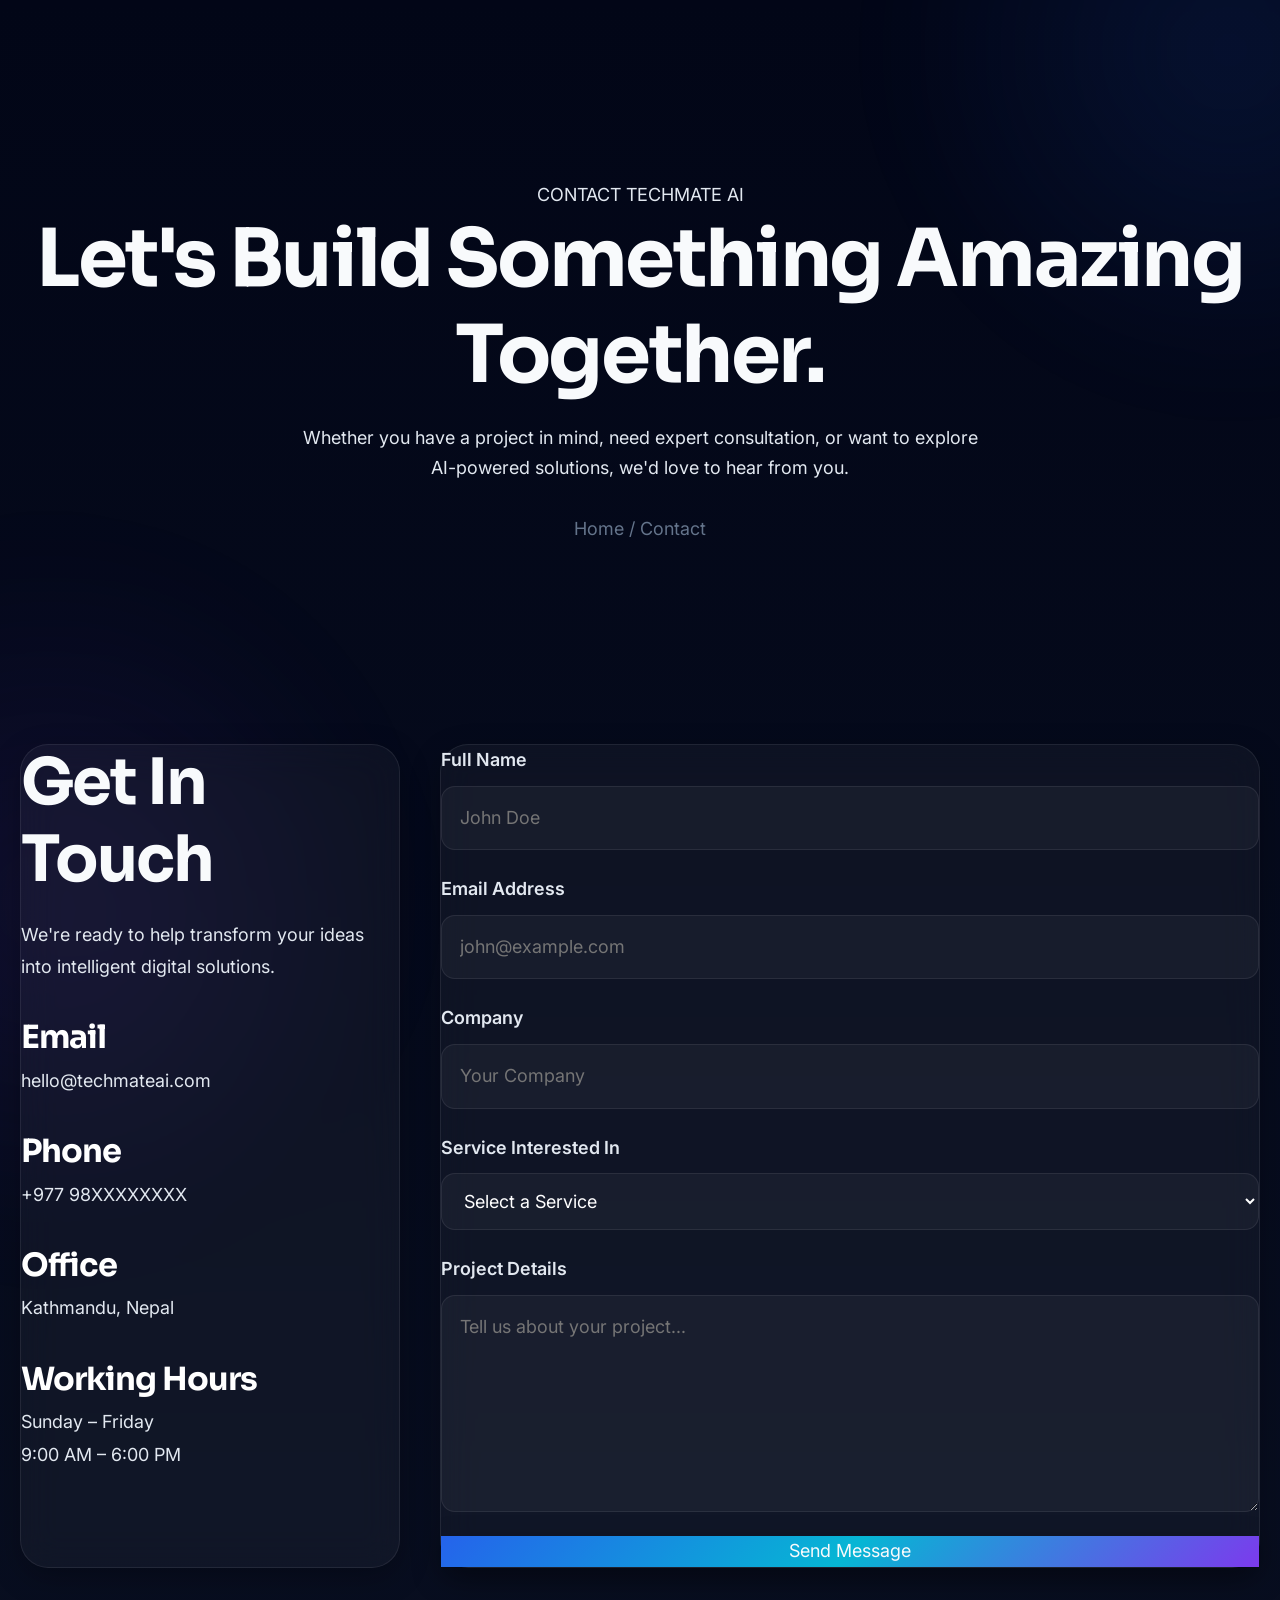
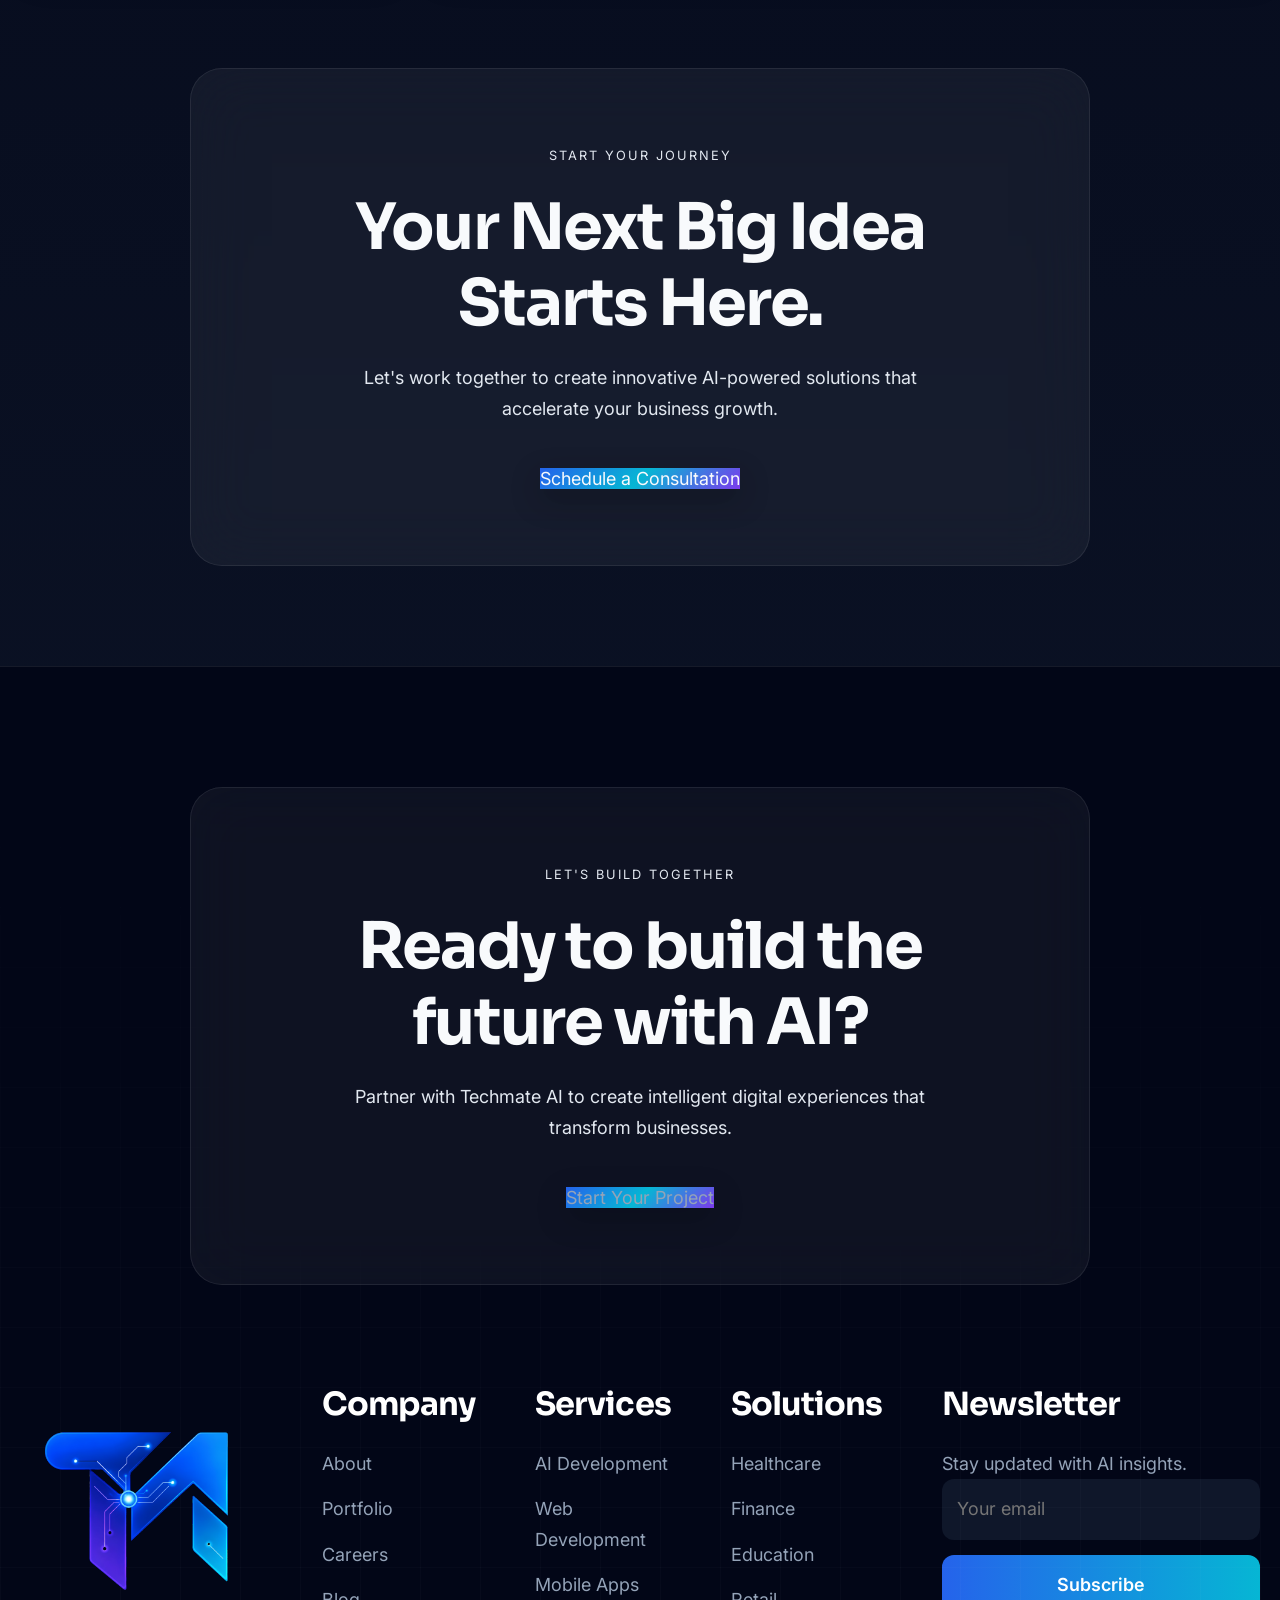
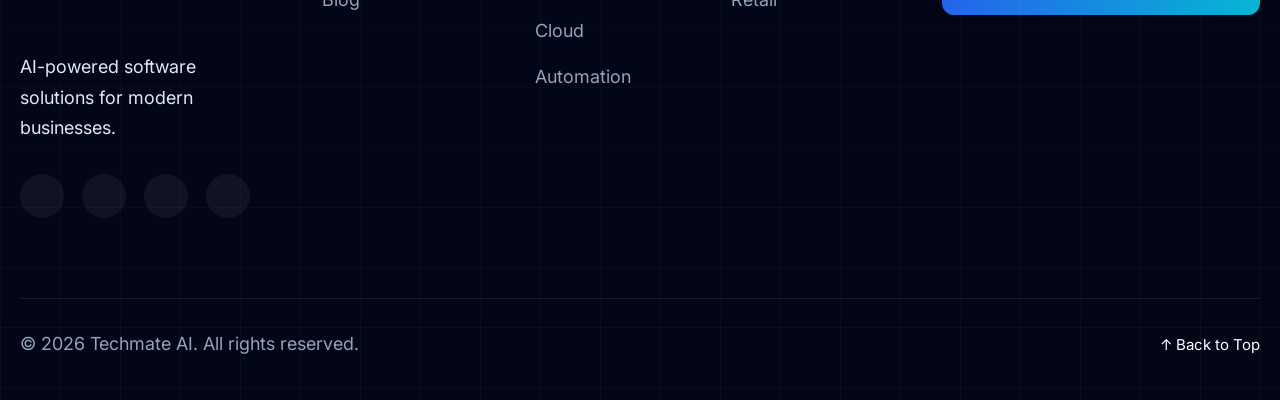
==== contact.html @ 17a60728 "Add files via upload" ====
<!DOCTYPE html>
<html lang="en">

<head>

    <meta charset="UTF-8">
    <meta name="viewport" content="width=device-width, initial-scale=1.0">

    <title>Contact Us | Techmate AI</title>

    <meta name="description"
        content="Get in touch with Techmate AI. Let's discuss your AI, software, website, mobile app, cloud, or automation project.">

    <!-- Favicon -->
    <link rel="icon" href="assets/favicon/favicon.ico">

    <!-- Google Fonts -->
    <link rel="preconnect" href="https://fonts.googleapis.com">
    <link rel="preconnect" href="https://fonts.gstatic.com" crossorigin>

    <link
        href="https://fonts.googleapis.com/css2?family=Inter:wght@300;400;500;600;700&family=Sora:wght@400;500;600;700;800&display=swap"
        rel="stylesheet">

    <!-- CSS -->
    <link rel="stylesheet" href="assets/css/variables.css">
    <link rel="stylesheet" href="assets/css/reset.css">
    <link rel="stylesheet" href="assets/css/typography.css">
    <link rel="stylesheet" href="assets/css/layout.css">
    <link rel="stylesheet" href="assets/css/components.css">
    <link rel="stylesheet" href="assets/css/animations.css">
    <link rel="stylesheet" href="assets/css/pages.css">
    <link rel="stylesheet" href="assets/css/style.css">
 <link rel="icon" type="image/png" href="assets/images/logo.png">

</head>

<body>

        <header class="header">

        <div class="container">

            <nav class="navbar" aria-label="Main Navigation">

                <!-- =========================
                    Logo
                ========================== -->

                <a href="index.html" class="logo" aria-label="Techmate AI Home">

                    <img
                        src="assets/images/logo.svg"
                        alt="Techmate AI Logo"
                        class="logo-image"
                    >

                    <span class="logo-text">
                        Techmate AI Solutions
                    </span>

                </a>

                <!-- =========================
                    Desktop Navigation
                ========================== -->

                <ul class="nav-menu">

                    <li>
                        <a href="services.html" class="nav-link">
                            Services
                        </a>
                    </li>

                    <li>
                        <a href="solutions.html" class="nav-link">
                            Solutions
                        </a>
                    </li>

                    <li>
                        <a href="portfolio.html" class="nav-link">
                            Portfolio
                        </a>
                    </li>

                    <li>
                        <a href="about.html" class="nav-link">
                            About
                        </a>
                    </li>

                    <li>
                        <a href="blog.html" class="nav-link">
                            Insights
                        </a>
                    </li>

                    <li>
                        <a href="contact.html" class="nav-link">
                            Contact
                        </a>
                    </li>

                </ul>

                <!-- =========================
                    Right Side
                ========================== -->

                <div class="nav-actions">

                    <a href="contact.html"
                    class="btn btn-primary nav-cta">

                        Let's Talk

                    </a>

                    <button
                        class="menu-toggle"
                        aria-label="Open Menu"
                        aria-expanded="false"
                        aria-controls="mobile-menu">

                        <span></span>
                        <span></span>
                        <span></span>

                    </button>

                </div>

            </nav>
            <!-- =========================
                Mobile Navigation
            ========================== -->

            <div
                class="mobile-menu"
                id="mobile-menu"
                aria-hidden="true">

                <div class="mobile-menu-content">

                    <ul class="mobile-nav-list">

                        <li>
                            <a href="services.html" class="mobile-nav-link">
                                Services
                            </a>
                        </li>

                        <li>
                            <a href="solutions.html" class="mobile-nav-link">
                                Solutions
                            </a>
                        </li>

                        <li>
                            <a href="portfolio.html" class="mobile-nav-link">
                                Portfolio
                            </a>
                        </li>

                        <li>
                            <a href="about.html" class="mobile-nav-link">
                                About
                            </a>
                        </li>

                        <li>
                            <a href="blog.html" class="mobile-nav-link">
                                Insights
                            </a>
                        </li>

                        <li>
                            <a href="contact.html" class="mobile-nav-link">
                                Contact
                            </a>
                        </li>

                    </ul>

                    <a
                        href="contact.html"
                        class="btn btn-primary mobile-cta">

                        Start Your Project

                    </a>

                </div>

            </div>

        </div>

    </header>

    <main>

        <!-- ========================================
                Hero
        ========================================= -->

        <section class="page-hero">

            <div class="container">

                <span class="section-tag">
                    CONTACT TECHMATE AI
                </span>

                <h1>
                    Let's Build Something
                    Amazing Together.
                </h1>

                <p>

                    Whether you have a project in mind, need expert consultation,
                    or want to explore AI-powered solutions, we'd love to hear
                    from you.

                </p>

                <div class="breadcrumb">

                    <a href="index.html">Home</a>

                    <span>/</span>

                    <span>Contact</span>

                </div>

            </div>

        </section>


        <!-- ========================================
                Contact Section
        ========================================= -->

        <section class="page-section">

            <div class="container">

                <div class="contact-wrapper">

                    <!-- Left -->

                    <div class="glass-card contact-info">

                        <h2>

                            Get In Touch

                        </h2>

                        <p>

                            We're ready to help transform your ideas into
                            intelligent digital solutions.

                        </p>

                        <div class="contact-item">

                            <h4>Email</h4>

                            <p>hello@techmateai.com</p>

                        </div>

                        <div class="contact-item">

                            <h4>Phone</h4>

                            <p>+977 98XXXXXXXX</p>

                        </div>

                        <div class="contact-item">

                            <h4>Office</h4>

                            <p>Kathmandu, Nepal</p>

                        </div>

                        <div class="contact-item">

                            <h4>Working Hours</h4>

                            <p>Sunday – Friday</p>

                            <p>9:00 AM – 6:00 PM</p>

                        </div>

                    </div>

                    <!-- Right -->

                    <div class="glass-card">

                        <form class="contact-form">

                            <div class="form-group">

                                <label for="name">

                                    Full Name

                                </label>

                                <input
                                    type="text"
                                    id="name"
                                    placeholder="John Doe"
                                    required>

                            </div>

                            <div class="form-group">

                                <label for="email">

                                    Email Address

                                </label>

                                <input
                                    type="email"
                                    id="email"
                                    placeholder="john@example.com"
                                    required>

                            </div>

                            <div class="form-group">

                                <label for="company">

                                    Company

                                </label>

                                <input
                                    type="text"
                                    id="company"
                                    placeholder="Your Company">

                            </div>

                            <div class="form-group">

                                <label for="service">

                                    Service Interested In

                                </label>

                                <select id="service">

                                    <option>Select a Service</option>

                                    <option>AI Development</option>

                                    <option>Web Development</option>

                                    <option>Mobile App Development</option>

                                    <option>Cloud Solutions</option>

                                    <option>Automation</option>

                                    <option>Digital Transformation</option>

                                </select>

                            </div>

                            <div class="form-group">

                                <label for="message">

                                    Project Details

                                </label>

                                <textarea
                                    id="message"
                                    rows="6"
                                    placeholder="Tell us about your project..."
                                    required></textarea>

                            </div>

                            <button
                                type="submit"
                                class="btn-primary">

                                Send Message

                            </button>

                        </form>

                    </div>

                </div>

            </div>

        </section>


        <!-- ========================================
                CTA
        ========================================= -->

        <section class="footer-cta glass">

            <div class="container">

                <span class="footer-tag">

                    START YOUR JOURNEY

                </span>

                <h2>

                    Your Next Big Idea
                    Starts Here.

                </h2>

                <p>

                    Let's work together to create innovative AI-powered
                    solutions that accelerate your business growth.

                </p>

                <a href="#" class="btn-primary">

                    Schedule a Consultation

                </a>

            </div>

        </section>

    </main>


        <!-- Footer -->

        <footer class="footer">

            <div class="footer-grid"></div>

            <div class="container">

                <!-- CTA -->

                <section class="footer-cta glass">

                    <span class="footer-tag">
                        LET'S BUILD TOGETHER
                    </span>

                    <h2>
                        Ready to build the future with AI?
                    </h2>

                    <p>
                        Partner with Techmate AI to create intelligent digital experiences that transform businesses.
                    </p>

                    <a href="contact.html" class="btn-primary">
                        Start Your Project
                    </a>

                </section>

                <!-- Main Footer -->

                <div class="footer-content">

                    <div class="footer-brand">

                        <img src="assets/images/logo.svg"
                            alt="Techmate AI">

                        <p>
                            AI-powered software solutions for modern businesses.
                        </p>

                        <div class="socials">

                            <a href="#"><i class="fab fa-linkedin"></i></a>

                            <a href="#"><i class="fab fa-facebook"></i></a>

                            <a href="#"><i class="fab fa-github"></i></a>

                            <a href="#"><i class="fab fa-x-twitter"></i></a>

                        </div>

                    </div>

                    <div>

                        <h4>Company</h4>

                        <ul>

                            <li><a href="#">About</a></li>
                            <li><a href="#">Portfolio</a></li>
                            <li><a href="#">Careers</a></li>
                            <li><a href="#">Blog</a></li>

                        </ul>

                    </div>

                    <div>

                        <h4>Services</h4>

                        <ul>

                            <li><a href="#">AI Development</a></li>
                            <li><a href="#">Web Development</a></li>
                            <li><a href="#">Mobile Apps</a></li>
                            <li><a href="#">Cloud</a></li>
                            <li><a href="#">Automation</a></li>

                        </ul>

                    </div>

                    <div>

                        <h4>Solutions</h4>

                        <ul>

                            <li><a href="#">Healthcare</a></li>
                            <li><a href="#">Finance</a></li>
                            <li><a href="#">Education</a></li>
                            <li><a href="#">Retail</a></li>

                        </ul>

                    </div>

                    <div>

                        <h4>Newsletter</h4>

                        <p>
                            Stay updated with AI insights.
                        </p>

                        <form class="newsletter">

                            <input
                                type="email"
                                placeholder="Your email">

                            <button>

                                Subscribe

                            </button>

                        </form>

                    </div>

                </div>

                <div class="footer-bottom">

                    <p>

                        © 2026 Techmate AI. All rights reserved.

                    </p>

                    <button id="backToTop">

                        ↑ Back to Top

                    </button>

                </div>

            </div>

        </footer>


    <!-- ========================================
            JavaScript
    ========================================= -->

    <script src="assets/js/navigation.js"></script>
    <script src="assets/js/cursor.js"></script>
    <script src="assets/js/particles.js"></script>
    <script src="assets/js/animations.js"></script>
    <script src="assets/js/contact.js"></script>
    <script src="assets/js/main.js"></script>

</body>

</html>
---- assets/css/variables.css ----
/* =========================================================
   Techmate AI Design Tokens
   ========================================================= */

:root {

    /* ========================================
       Brand Colors
    ======================================== */

    --color-bg: #020617;
    --color-surface: #0F172A;
    --color-surface-light: #16213A;

    --color-primary: #2563EB;
    --color-secondary: #06B6D4;
    --color-accent: #7C3AED;

    --color-white: #F8FAFC;
    --color-text: #E2E8F0;
    --color-text-muted: #94A3B8;

    --color-border: rgba(255, 255, 255, 0.08);

    --color-success: #22C55E;
    --color-warning: #F59E0B;
    --color-danger: #EF4444;

    /* ========================================
       Gradients
    ======================================== */

    --gradient-primary:
        linear-gradient(135deg,
            #2563EB 0%,
            #06B6D4 50%,
            #7C3AED 100%);

    --gradient-dark:
        linear-gradient(180deg,
            #020617 0%,
            #0F172A 100%);

    --gradient-glow:
        radial-gradient(circle,
            rgba(37, 99, 235, .30),
            rgba(2, 6, 23, 0));

    /* ========================================
       Typography
    ======================================== */

    --font-heading: "Sora", sans-serif;
    --font-body: "Inter", sans-serif;

    --fs-xs: .75rem;
    --fs-sm: .875rem;
    --fs-base: 1rem;
    --fs-lg: 1.125rem;
    --fs-xl: 1.25rem;
    --fs-2xl: 1.5rem;
    --fs-3xl: 2rem;
    --fs-4xl: 2.75rem;
    --fs-5xl: 3.5rem;
    --fs-6xl: 4.5rem;

    /* ========================================
       Font Weight
    ======================================== */

    --fw-regular: 400;
    --fw-medium: 500;
    --fw-semibold: 600;
    --fw-bold: 700;
    --fw-extrabold: 800;

    /* ========================================
       Line Heights
    ======================================== */

    --lh-tight: 1.1;
    --lh-heading: 1.2;
    --lh-body: 1.7;

    /* ========================================
       Spacing System (8px)
    ======================================== */

    --space-1: .25rem;
    --space-2: .5rem;
    --space-3: .75rem;
    --space-4: 1rem;
    --space-5: 1.25rem;
    --space-6: 1.5rem;
    --space-8: 2rem;
    --space-10: 2.5rem;
    --space-12: 3rem;
    --space-16: 4rem;
    --space-20: 5rem;
    --space-24: 6rem;
    --space-32: 8rem;

    /* ========================================
       Container Width
    ======================================== */

    --container-width: 1280px;
    --container-padding: 1.25rem;

    /* ========================================
       Border Radius
    ======================================== */

    --radius-sm: .5rem;
    --radius-md: .875rem;
    --radius-lg: 1.25rem;
    --radius-xl: 1.75rem;
    --radius-pill: 999px;

    /* ========================================
       Shadows
    ======================================== */

    --shadow-sm:
        0 4px 12px rgba(0, 0, 0, .15);

    --shadow-md:
        0 10px 30px rgba(0, 0, 0, .25);

    --shadow-lg:
        0 25px 60px rgba(0, 0, 0, .35);

    /* ========================================
       Glass Effect
    ======================================== */

    --glass-bg:
        rgba(255,255,255,.04);

    --glass-border:
        rgba(255,255,255,.08);

    --glass-blur:
        blur(18px);

    /* ========================================
       Animation
    ======================================== */

    --transition-fast: .2s ease;
    --transition-normal: .35s ease;
    --transition-slow: .6s ease;

    /* ========================================
       Z Index
    ======================================== */

    --z-dropdown: 100;
    --z-sticky: 500;
    --z-fixed: 1000;
    --z-modal: 5000;
    --z-loader: 9999;

}
---- assets/css/typography.css ----
/* =========================================================
   Techmate AI - Typography
   ========================================================= */

/* ========================================
   Body
======================================== */

body {
    font-family: var(--font-body);
    font-size: var(--fs-lg);
    font-weight: var(--fw-regular);
    line-height: var(--lh-body);

    color: var(--color-text);

    background: var(--color-bg);

    overflow-x: hidden;
}

/* ========================================
   Headings
======================================== */

h1,
h2,
h3,
h4,
h5,
h6 {
    font-family: var(--font-heading);

    font-weight: var(--fw-bold);

    color: var(--color-white);

    line-height: var(--lh-heading);

    letter-spacing: -0.03em;
}

/* ========================================
   Heading Scale
======================================== */

h1 {
    font-size: clamp(3rem, 7vw, 5.5rem);
}

h2 {
    font-size: clamp(2.5rem, 5vw, 4rem);
}

h3 {
    font-size: clamp(2rem, 4vw, 3rem);
}

h4 {
    font-size: clamp(1.5rem, 3vw, 2rem);
}

h5 {
    font-size: clamp(1.25rem, 2vw, 1.5rem);
}

h6 {
    font-size: 1.125rem;
}

/* ========================================
   Paragraphs
======================================== */

p {
    color: var(--color-text-muted);

    max-width: 65ch;
}

/* ========================================
   Links
======================================== */

a {
    transition: color var(--transition-fast);
}

a:hover {
    color: var(--color-primary);
}

/* ========================================
   Utility Classes
======================================== */

.text-center {
    text-align: center;
}

.text-left {
    text-align: left;
}

.text-right {
    text-align: right;
}

.text-white {
    color: var(--color-white);
}

.text-primary {
    color: var(--color-primary);
}

.text-muted {
    color: var(--color-text-muted);
}

/* ========================================
   Display Heading
======================================== */

.display-title {

    font-family: var(--font-heading);

    font-size: clamp(4rem, 8vw, 6.5rem);

    font-weight: var(--fw-extrabold);

    line-height: 1.05;

    letter-spacing: -0.05em;

    color: var(--color-white);
}

/* ========================================
   Section Heading
======================================== */

.section-title {

    font-size: clamp(2.5rem, 5vw, 4rem);

    font-weight: var(--fw-bold);

    margin-bottom: var(--space-4);
}

.section-subtitle {

    font-size: clamp(1.05rem, 2vw, 1.25rem);

    color: var(--color-text-muted);

    max-width: 700px;
}

/* ========================================
   Gradient Text
======================================== */

.gradient-text {

    background: var(--gradient-primary);

    -webkit-background-clip: text;
    -webkit-text-fill-color: transparent;

    background-clip: text;

    color: transparent;
}

/* ========================================
   Text Balance
======================================== */

.balance {
    text-wrap: balance;
}
---- assets/css/layout.css ----
/* =========================================================
   Techmate AI - Layout System
   ========================================================= */

/* ========================================
   Main Wrapper
======================================== */

.site-wrapper {
    position: relative;
    overflow: hidden;
    min-height: 100vh;
}

/* ========================================
   Container
======================================== */

.container {
    width: min(100% - (var(--container-padding) * 2), var(--container-width));
    margin-inline: auto;
}

/* ========================================
   Section
======================================== */

.section {
    position: relative;
    padding-block: clamp(5rem, 8vw, 8rem);
}

.section-sm {
    padding-block: clamp(3rem, 5vw, 5rem);
}

.section-lg {
    padding-block: clamp(7rem, 10vw, 10rem);
}

/* ========================================
   Grid
======================================== */

.grid {
    display: grid;
    gap: 2rem;
}

.grid-2 {
    grid-template-columns: repeat(2, minmax(0, 1fr));
}

.grid-3 {
    grid-template-columns: repeat(3, minmax(0, 1fr));
}

.grid-4 {
    grid-template-columns: repeat(4, minmax(0, 1fr));
}

/* 12 Column Grid */

.grid-12 {
    display: grid;
    grid-template-columns: repeat(12, minmax(0, 1fr));
    gap: 2rem;
}

/* ========================================
   Flex Utilities
======================================== */

.flex {
    display: flex;
}

.flex-center {
    display: flex;
    align-items: center;
    justify-content: center;
}

.flex-between {
    display: flex;
    align-items: center;
    justify-content: space-between;
}

.flex-column {
    display: flex;
    flex-direction: column;
}

/* ========================================
   Alignment
======================================== */

.items-center {
    align-items: center;
}

.items-start {
    align-items: flex-start;
}

.items-end {
    align-items: flex-end;
}

.justify-center {
    justify-content: center;
}

.justify-between {
    justify-content: space-between;
}

/* ========================================
   Width Utilities
======================================== */

.w-full {
    width: 100%;
}

.max-content {
    max-width: 700px;
}

.max-wide {
    max-width: 900px;
}

/* ========================================
   Gap Utilities
======================================== */

.gap-sm {
    gap: 1rem;
}

.gap-md {
    gap: 2rem;
}

.gap-lg {
    gap: 3rem;
}

/* ========================================
   Responsive
======================================== */

@media (max-width: 1024px) {

    .grid-4 {
        grid-template-columns: repeat(2, 1fr);
    }

    .grid-3 {
        grid-template-columns: repeat(2, 1fr);
    }

}

@media (max-width: 768px) {

    .grid-2,
    .grid-3,
    .grid-4,
    .grid-12 {
        grid-template-columns: 1fr;
    }

    .flex-between {
        flex-direction: column;
        align-items: flex-start;
        gap: 1.5rem;
    }

}
---- assets/css/components.css ----
/* =========================================================
   Techmate AI - Components
   ========================================================= */

/* ========================================
   Buttons
======================================== */

.btn {
    display: inline-flex;
    align-items: center;
    justify-content: center;
    gap: .75rem;

    padding: .95rem 1.75rem;

    border-radius: var(--radius-pill);

    font-family: var(--font-body);
    font-size: 1rem;
    font-weight: var(--fw-semibold);

    cursor: pointer;

    transition:
        transform var(--transition-normal),
        background var(--transition-normal),
        color var(--transition-normal),
        border-color var(--transition-normal),
        box-shadow var(--transition-normal);

    white-space: nowrap;
}

.btn:hover {
    transform: translateY(-2px);
}

.btn:active {
    transform: translateY(0);
}

/* ========================================
   Primary Button
======================================== */

.btn-primary {

    color: var(--color-white);

    background: var(--gradient-primary);

    box-shadow: var(--shadow-md);
}

.btn-primary:hover {

    box-shadow: var(--shadow-lg);
}

/* ========================================
   Secondary Button
======================================== */

.btn-secondary {

    color: var(--color-white);

    background: transparent;

    border: 1px solid var(--color-border);
}

.btn-secondary:hover {

    background: rgba(255,255,255,.05);

    border-color: rgba(255,255,255,.18);
}

/* ========================================
   Glass Card
======================================== */

.glass-card {

    background: var(--glass-bg);

    backdrop-filter: var(--glass-blur);

    -webkit-backdrop-filter: var(--glass-blur);

    border: 1px solid var(--glass-border);

    border-radius: var(--radius-xl);

    box-shadow: var(--shadow-md);

    transition:
        transform var(--transition-normal),
        border-color var(--transition-normal),
        background var(--transition-normal);
}

.glass-card:hover {

    transform: translateY(-6px);

    border-color: rgba(255,255,255,.15);
}

/* ========================================
   Standard Card
======================================== */

.card {

    background: var(--color-surface);

    border-radius: var(--radius-xl);

    border: 1px solid var(--color-border);

    padding: var(--space-8);

    transition: all var(--transition-normal);
}

.card:hover {

    transform: translateY(-6px);

    border-color: rgba(255,255,255,.15);

    box-shadow: var(--shadow-lg);
}

/* ========================================
   Section Badge
======================================== */

.badge {

    display: inline-flex;

    align-items: center;

    gap: .5rem;

    padding: .5rem 1rem;

    border-radius: var(--radius-pill);

    background: rgba(37,99,235,.12);

    border: 1px solid rgba(37,99,235,.25);

    color: var(--color-secondary);

    font-size: .875rem;

    font-weight: var(--fw-semibold);

    letter-spacing: .04em;

    text-transform: uppercase;
}

/* ========================================
   Tags
======================================== */

.tag {

    display: inline-flex;

    align-items: center;

    justify-content: center;

    padding: .45rem .9rem;

    border-radius: var(--radius-pill);

    background: rgba(255,255,255,.06);

    color: var(--color-text);

    font-size: .875rem;

    border: 1px solid var(--color-border);
}

/* ========================================
   Divider
======================================== */

.divider {

    width: 100%;

    height: 1px;

    background: var(--color-border);
}

/* ========================================
   Icon Wrapper
======================================== */

.icon-box {

    display: inline-flex;

    align-items: center;

    justify-content: center;

    width: 64px;

    height: 64px;

    border-radius: 18px;

    background: rgba(255,255,255,.05);

    border: 1px solid var(--color-border);

    color: var(--color-primary);

    transition: all var(--transition-normal);
}

.icon-box:hover {

    transform: rotate(-5deg) scale(1.08);

    background: rgba(255,255,255,.08);
}

/* ========================================
   Section Header
======================================== */

.section-header {

    display: flex;

    flex-direction: column;

    gap: 1rem;

    margin-bottom: clamp(3rem, 6vw, 5rem);

    max-width: 760px;
}

/* ========================================
   Glow Effect
======================================== */

.glow {

    position: relative;
}

.glow::before {

    content: "";

    position: absolute;

    inset: -2px;

    border-radius: inherit;

    background: var(--gradient-primary);

    opacity: 0;

    filter: blur(18px);

    z-index: -1;

    transition: opacity var(--transition-normal);
}

.glow:hover::before {

    opacity: .35;
}
---- assets/css/animations.css ----
/* =========================================================
   Techmate AI - Animation System
   ========================================================= */

/* ========================================
   Base Transition
======================================== */

* {
    transition:
        color var(--transition-fast),
        background-color var(--transition-fast),
        border-color var(--transition-fast);
}

/* ========================================
   Reveal Animation
======================================== */

.reveal {
    opacity: 0;
    transform: translateY(50px);
    transition:
        opacity .8s ease,
        transform .8s ease;
}

.reveal.active {
    opacity: 1;
    transform: translateY(0);
}

/* ========================================
   Fade In
======================================== */

.fade-in {
    opacity: 0;
    transition: opacity .8s ease;
}

.fade-in.active {
    opacity: 1;
}

/* ========================================
   Scale In
======================================== */

.scale-in {
    opacity: 0;
    transform: scale(.9);
    transition:
        opacity .7s ease,
        transform .7s ease;
}

.scale-in.active {
    opacity: 1;
    transform: scale(1);
}

/* ========================================
   Slide Left
======================================== */

.slide-left {
    opacity: 0;
    transform: translateX(-60px);
    transition: all .8s ease;
}

.slide-left.active {
    opacity: 1;
    transform: translateX(0);
}

/* ========================================
   Slide Right
======================================== */

.slide-right {
    opacity: 0;
    transform: translateX(60px);
    transition: all .8s ease;
}

.slide-right.active {
    opacity: 1;
    transform: translateX(0);
}

/* ========================================
   Floating Animation
======================================== */

.float {
    animation: float 6s ease-in-out infinite;
}

@keyframes float {

    0% {
        transform: translateY(0px);
    }

    50% {
        transform: translateY(-12px);
    }

    100% {
        transform: translateY(0px);
    }

}

/* ========================================
   Pulse Glow
======================================== */

.pulse-glow {
    animation: pulseGlow 4s infinite ease-in-out;
}

@keyframes pulseGlow {

    0% {
        box-shadow: 0 0 0 rgba(37,99,235,0);
    }

    50% {
        box-shadow: 0 0 35px rgba(37,99,235,.35);
    }

    100% {
        box-shadow: 0 0 0 rgba(37,99,235,0);
    }

}

/* ========================================
   Gradient Animation
======================================== */

.gradient-animated {

    background: linear-gradient(
        -45deg,
        #2563EB,
        #06B6D4,
        #7C3AED,
        #2563EB
    );

    background-size: 300% 300%;

    animation: gradientMove 12s ease infinite;
}

@keyframes gradientMove {

    0% {
        background-position: 0% 50%;
    }

    50% {
        background-position: 100% 50%;
    }

    100% {
        background-position: 0% 50%;
    }

}

/* ========================================
   Rotation
======================================== */

.rotate-slow {
    animation: rotateSlow 25s linear infinite;
}

@keyframes rotateSlow {

    from {
        transform: rotate(0deg);
    }

    to {
        transform: rotate(360deg);
    }

}

/* ========================================
   Shimmer
======================================== */

.shimmer {

    position: relative;

    overflow: hidden;
}

.shimmer::after {

    content: "";

    position: absolute;

    top: 0;

    left: -150%;

    width: 50%;

    height: 100%;

    background: linear-gradient(
        90deg,
        transparent,
        rgba(255,255,255,.15),
        transparent
    );

    animation: shimmer 3s infinite;
}

@keyframes shimmer {

    100% {
        left: 180%;
    }

}

/* ========================================
   Hover Lift
======================================== */

.hover-lift {
    transition:
        transform var(--transition-normal),
        box-shadow var(--transition-normal);
}

.hover-lift:hover {

    transform: translateY(-8px);

    box-shadow: var(--shadow-lg);
}
---- assets/css/pages.css ----
.page-hero{
    padding:180px 0 100px;
    text-align:center;
}

.page-hero h1{
    font-size:clamp(3rem,7vw,5rem);
    margin-bottom:20px;
}

.page-hero p{
    max-width:700px;
    margin:auto;
    color:var(--gray);
}

.breadcrumb{
    margin-top:30px;
    color:#64748B;
}

.page-section{
    padding:100px 0;
}

.coming-soon{
    max-width:800px;
    margin:auto;
    text-align:center;
}

.coming-soon h2{
    margin-bottom:20px;
}

.coming-soon p{
    color:var(--gray);
}
/*==============================
CONTACT PAGE
==============================*/

.contact-wrapper{
    display:grid;
    grid-template-columns:380px 1fr;
    gap:40px;
    align-items:start;
}

.contact-info{
    height:100%;
}

.contact-info h2{
    margin-bottom:20px;
}

.contact-info p{
    color:var(--gray);
    line-height:1.8;
}

.contact-item{
    margin-top:35px;
}

.contact-item h4{
    margin-bottom:8px;
    color:#fff;
}

.contact-form{
    display:flex;
    flex-direction:column;
    gap:24px;
}

.form-group{
    display:flex;
    flex-direction:column;
    gap:10px;
}

.form-group label{
    font-weight:600;
}

.form-group input,
.form-group select,
.form-group textarea{

    width:100%;
    padding:16px 18px;

    background:rgba(255,255,255,.04);

    border:1px solid rgba(255,255,255,.08);

    border-radius:14px;

    color:#fff;

    transition:.3s;
}

.form-group input:focus,
.form-group select:focus,
.form-group textarea:focus{

    outline:none;

    border-color:var(--primary);

    box-shadow:0 0 0 4px rgba(37,99,235,.15);

}

.form-group textarea{

    resize:vertical;

    min-height:180px;

}

@media(max-width:992px){

.contact-wrapper{

grid-template-columns:1fr;

}

}
/*==============================
BLOG PAGE
==============================*/

.featured-blog{
    text-align:center;
    max-width:900px;
    margin:0 auto;
    padding:70px;
}

.featured-blog h2{
    margin:20px 0;
    font-size:clamp(2rem,4vw,3.2rem);
}

.featured-blog p{
    max-width:700px;
    margin:0 auto 40px;
    color:var(--gray);
}

.blog-category{
    display:inline-flex;
    align-items:center;
    padding:8px 18px;
    border-radius:999px;
    background:rgba(37,99,235,.12);
    color:var(--primary);
    font-size:.85rem;
    font-weight:600;
    margin-bottom:20px;
}

.blog-card{
    display:flex;
    flex-direction:column;
    gap:18px;
    height:100%;
}

.blog-card h3{
    font-size:1.4rem;
    line-height:1.4;
}

.blog-card p{
    color:var(--gray);
    flex:1;
}

.blog-card a{
    color:var(--primary);
    font-weight:600;
    text-decoration:none;
    transition:.3s;
}

.blog-card a:hover{
    transform:translateX(5px);
}
/*==============================
CAREERS PAGE
==============================*/

.job-card{
    display:flex;
    flex-direction:column;
    gap:20px;
    height:100%;
}

.job-type{
    display:inline-flex;
    align-self:flex-start;
    padding:8px 16px;
    border-radius:999px;
    background:rgba(37,99,235,.12);
    color:var(--primary);
    font-size:.85rem;
    font-weight:600;
}

.job-card h3{
    font-size:1.5rem;
}

.job-card p{
    color:var(--gray);
    flex:1;
}

.job-card .btn-secondary{
    margin-top:auto;
}

.section-title{
    text-align:center;
    margin-bottom:60px;
}

/*==============================
INDUSTRIES PAGE
==============================*/

.industry-card{
    text-align:center;
    display:flex;
    flex-direction:column;
    align-items:center;
    gap:20px;
    height:100%;
    transition:.35s ease;
}

.industry-card:hover{
    transform:translateY(-8px);
}

.industry-icon{
    width:80px;
    height:80px;
    border-radius:20px;
    display:flex;
    align-items:center;
    justify-content:center;
    font-size:2rem;
    background:linear-gradient(
        135deg,
        rgba(37,99,235,.18),
        rgba(6,182,212,.12)
    );
    border:1px solid rgba(255,255,255,.08);
}

.industry-card h3{
    font-size:1.5rem;
}

.industry-card p{
    color:var(--gray);
    line-height:1.8;
}

/*==============================
PORTFOLIO PAGE
==============================*/

.featured-project{
    text-align:center;
    max-width:900px;
    margin:0 auto;
    padding:70px;
}

.featured-project h2{
    margin:20px 0;
    font-size:clamp(2rem,4vw,3.2rem);
}

.featured-project p{
    max-width:700px;
    margin:0 auto 40px;
    color:var(--gray);
}

.project-tag,
.project-category{
    display:inline-flex;
    align-items:center;
    padding:8px 18px;
    border-radius:999px;
    background:rgba(37,99,235,.12);
    color:var(--primary);
    font-size:.85rem;
    font-weight:600;
}

.project-card{
    display:flex;
    flex-direction:column;
    gap:20px;
    height:100%;
}

.project-image{
    height:220px;
    border-radius:20px;
    display:flex;
    align-items:center;
    justify-content:center;
    background:linear-gradient(
        135deg,
        rgba(37,99,235,.18),
        rgba(124,58,237,.15)
    );
    border:1px solid rgba(255,255,255,.08);
    color:#CBD5E1;
    font-weight:600;
}

.project-card h3{
    font-size:1.5rem;
}

.project-card p{
    color:var(--gray);
    flex:1;
    line-height:1.8;
}

.project-card a{
    color:var(--primary);
    text-decoration:none;
    font-weight:600;
    transition:.3s;
}

.project-card a:hover{
    transform:translateX(6px);
}
/* =========================================================
   Techmate AI - Navigation
   ========================================================= */

/* ========================================
   Header
======================================== */

.header {
    position: fixed;
    top: 0;
    left: 0;

    width: 100%;

    z-index: var(--z-fixed);

    padding: 1.25rem 0;

    transition: all var(--transition-normal);
}

/* Scroll State */

.header.scrolled {

    padding: .75rem 0;
}

/* ========================================
   Navbar
======================================== */

.navbar {

    display: flex;

    align-items: center;

    justify-content: space-between;

    min-height: 72px;

    padding: 0 1.75rem;

    border-radius: 22px;

    transition: all .35s ease;
}

/* Glass Effect After Scroll */

.header.scrolled .navbar {

    background: rgba(15,23,42,.72);

    backdrop-filter: blur(22px);

    -webkit-backdrop-filter: blur(22px);

    border: 1px solid rgba(255,255,255,.08);

    box-shadow:
        0 15px 40px rgba(0,0,0,.35);
}

/* ========================================
   Logo
======================================== */

.logo {

    transition:

        transform .35s ease,

        opacity .35s ease;

}

.logo:hover {

    transform: scale(1.04);

}

.logo-image {

    width: 42px;

    height: 42px;

    object-fit: contain;
}

.logo-text {

    font-family: var(--font-heading);

    font-size: 1.25rem;

    font-weight: var(--fw-bold);

    color: var(--color-white);

    letter-spacing: -.03em;
}

/* ========================================
   Navigation Menu
======================================== */

.nav-menu {

    display: flex;

    align-items: center;

    gap: 2.5rem;
}

/* ========================================
   Navigation Links
======================================== */

.nav-link {

    position: relative;

    font-size: .95rem;

    font-weight: var(--fw-medium);

    color: var(--color-text);

    transition: color .3s ease;
}

.nav-link:hover {

    color: var(--color-white);
}

/* Animated Underline */

.nav-link::after {

    content: "";

    position: absolute;

    left: 0;

    bottom: -8px;

    width: 100%;

    height: 2px;

    background: var(--gradient-primary);

    transform: scaleX(0);

    transform-origin: center;

    transition: transform .35s ease;

    border-radius: 999px;
}

.nav-link:hover::after {

    transform: scaleX(1);
}

/* ========================================
   Right Side
======================================== */

.nav-actions {

    display: flex;

    align-items: center;

    gap: 1rem;
}

/* CTA */

.nav-cta {

    padding-inline: 1.5rem;
}

/* ========================================
   Hamburger
======================================== */

.menu-toggle {

    display: none;

    width: 48px;

    height: 48px;

    border-radius: 14px;

    align-items: center;

    justify-content: center;

    flex-direction: column;

    gap: 5px;

    cursor: pointer;
}

.menu-toggle span {

    width: 22px;

    height: 2px;

    border-radius: 999px;

    background: var(--color-white);

    transition: .35s ease;
}

/* =========================================================
   Mobile Navigation
   ========================================================= */

.mobile-menu {

    position: fixed;

    inset: 0;

    background:
        rgba(2,6,23,.92);

    backdrop-filter: blur(28px);

    -webkit-backdrop-filter: blur(28px);

    display: flex;

    justify-content: center;

    align-items: center;

    opacity: 0;

    visibility: hidden;

    pointer-events: none;

    transition: .45s ease;

    z-index: 999;
}

/* Open State */

.mobile-menu.active {

    opacity: 1;

    visibility: visible;

    pointer-events: auto;
}

/* Content */

.mobile-menu-content {

    width: 100%;

    max-width: 420px;

    padding: 2rem;

    display: flex;

    flex-direction: column;

    align-items: center;

    gap: 3rem;
}

/* Links */

.mobile-nav-list {

    width: 100%;

    display: flex;

    flex-direction: column;

    gap: 1.75rem;

    text-align: center;
}

.mobile-nav-link {

    display: inline-block;

    font-family: var(--font-heading);

    font-size: clamp(1.75rem,4vw,2.5rem);

    font-weight: var(--fw-semibold);

    color: var(--color-white);

    transition: .3s ease;
}

.mobile-nav-link:hover {

    color: var(--color-secondary);

    transform: translateX(6px);
}

/* CTA */

.mobile-cta {

    width: 100%;

    justify-content: center;
}

/* =========================================================
   Responsive
   ========================================================= */

@media (max-width: 992px){

    .nav-menu{

        display:none;
    }

    .nav-cta{

        display:none;
    }

    .menu-toggle{

        display:flex;
    }

}

@media (min-width:993px){

    .mobile-menu{

        display:none;
    }

}

/* ========================================
   Hamburger Animation
======================================== */

.menu-toggle.active span:nth-child(1){

    transform:
        translateY(7px)
        rotate(45deg);

}

.menu-toggle.active span:nth-child(2){

    opacity:0;

}

.menu-toggle.active span:nth-child(3){

    transform:
        translateY(-7px)
        rotate(-45deg);

}

/* ========================================
   Active Navigation Link
======================================== */

.nav-link.active {

    color: var(--color-white);

}

.nav-link.active::after {

    transform: scaleX(1);

}

.header {

    transform: translateY(0);

}

.header.hide {

    transform: translateY(-120%);

}

.mobile-nav-link {

    opacity: 0;

    transform: translateY(30px);

    transition:

        opacity .45s ease,

        transform .45s ease;

}

.mobile-menu.active .mobile-nav-link {

    opacity: 1;

    transform: translateY(0);

}

.mobile-menu.active li:nth-child(1) .mobile-nav-link{
transition-delay:.10s;
}

.mobile-menu.active li:nth-child(2) .mobile-nav-link{
transition-delay:.18s;
}

.mobile-menu.active li:nth-child(3) .mobile-nav-link{
transition-delay:.26s;
}

.mobile-menu.active li:nth-child(4) .mobile-nav-link{
transition-delay:.34s;
}

.mobile-menu.active li:nth-child(5) .mobile-nav-link{
transition-delay:.42s;
}

.mobile-menu.active li:nth-child(6) .mobile-nav-link{
transition-delay:.50s;
}

.nav-cta {

    position: relative;

    overflow: hidden;

}

.nav-cta::before {

    content: "";

    position: absolute;

    inset: -40%;

    background:

        radial-gradient(

            rgba(255,255,255,.35),

            transparent 70%

        );

    opacity: 0;

    transition: opacity .4s ease;

}

.nav-cta:hover::before {

    opacity: 1;

}
/*==============================
FOOTER
==============================*/

.footer{
    position:relative;
    overflow:hidden;
    padding:120px 0 40px;
    background:#020617;
    border-top:1px solid rgba(255,255,255,.08);
}

.footer-grid{
    position:absolute;
    inset:0;
    background-image:
    linear-gradient(rgba(255,255,255,.03) 1px, transparent 1px),
    linear-gradient(90deg, rgba(255,255,255,.03) 1px, transparent 1px);
    background-size:60px 60px;
    mask-image:linear-gradient(to bottom, transparent, black);
    pointer-events:none;
}

.footer-cta{
    max-width:900px;
    margin:auto;
    text-align:center;
    padding:70px;
    border-radius:32px;
    background:rgba(255,255,255,.05);
    backdrop-filter:blur(30px);
    border:1px solid rgba(255,255,255,.08);
    margin-bottom:100px;
}

.footer-tag{
    color:var(--primary);
    letter-spacing:2px;
    font-size:.8rem;
}

.footer-cta h2{
    font-size:clamp(2.4rem,5vw,4rem);
    margin:20px 0;
}

.footer-cta p{
    color:var(--gray);
    max-width:600px;
    margin:auto;
    margin-bottom:40px;
}

.footer-content{
    display:grid;
    grid-template-columns:2fr repeat(4,1fr);
    gap:60px;
}

.footer-brand p{
    margin:25px 0;
    color:var(--gray);
}

.footer h4{
    margin-bottom:25px;
    color:white;
}

.footer ul{
    list-style:none;
}

.footer li{
    margin-bottom:15px;
}

.footer a{
    color:#94A3B8;
    text-decoration:none;
    transition:.3s;
}

.footer a:hover{
    color:white;
}

.socials{
    display:flex;
    gap:18px;
    margin-top:30px;
}

.socials a{
    width:44px;
    height:44px;
    display:grid;
    place-items:center;
    border-radius:50%;
    background:rgba(255,255,255,.05);
    transition:.35s;
}

.socials a:hover{
    background:var(--primary);
    transform:translateY(-5px);
}

.newsletter{
    display:flex;
    flex-direction:column;
    gap:15px;
}

.newsletter input{
    padding:15px;
    border-radius:12px;
    border:none;
    background:#0F172A;
    color:white;
}

.newsletter button{
    padding:15px;
    border:none;
    border-radius:12px;
    cursor:pointer;
    background:linear-gradient(90deg,#2563EB,#06B6D4);
    color:white;
    font-weight:600;
}

.footer-bottom{
    margin-top:80px;
    padding-top:30px;
    border-top:1px solid rgba(255,255,255,.08);
    display:flex;
    justify-content:space-between;
    align-items:center;
    flex-wrap:wrap;
    gap:20px;
}

#backToTop{
    background:none;
    border:none;
    color:white;
    cursor:pointer;
    font-size:15px;
}
@media (max-width:992px){

.footer-content{
grid-template-columns:1fr 1fr;
}

.footer-cta{
padding:50px 30px;
}

}

@media (max-width:768px){

.footer-content{
grid-template-columns:1fr;
}

.footer-bottom{
flex-direction:column;
text-align:center;
}

}
---- assets/css/style.css ----
/* =========================================================
   Techmate AI - Global Styles
   ========================================================= */

/* ========================================
   Body
======================================== */

body {
    position: relative;
    background: var(--gradient-dark);
    color: var(--color-text);
    overflow-x: hidden;
}

/* ========================================
   Background Glow
======================================== */

body::before {
    content: "";

    position: fixed;

    top: -300px;
    right: -300px;

    width: 700px;
    height: 700px;

    background:
        radial-gradient(
            circle,
            rgba(37,99,235,.12),
            transparent 70%
        );

    pointer-events: none;

    z-index: -2;

    filter: blur(40px);
}

body::after {
    content: "";

    position: fixed;

    bottom: -350px;
    left: -300px;

    width: 700px;
    height: 700px;

    background:
        radial-gradient(
            circle,
            rgba(124,58,237,.10),
            transparent 70%
        );

    pointer-events: none;

    z-index: -2;

    filter: blur(60px);
}

/* ========================================
   Noise Overlay
======================================== */

.site-wrapper::before {

    content: "";

    position: fixed;

    inset: 0;

    pointer-events: none;

    opacity: .03;

    background-image:
        radial-gradient(#ffffff 0.4px, transparent 0.4px);

    background-size: 18px 18px;

    z-index: -1;
}

/* ========================================
   Scrollbar
======================================== */

::-webkit-scrollbar {
    width: 10px;
}

::-webkit-scrollbar-track {
    background: #050B18;
}

::-webkit-scrollbar-thumb {
    background: linear-gradient(
        180deg,
        #2563EB,
        #06B6D4
    );

    border-radius: 999px;
}

::-webkit-scrollbar-thumb:hover {
    background: #3B82F6;
}

/* Firefox */

* {
    scrollbar-width: thin;
    scrollbar-color: #2563EB #050B18;
}

/* ========================================
   Section Background Helpers
======================================== */

.bg-surface {
    background: var(--color-surface);
}

.bg-glass {
    background: rgba(255,255,255,.03);
    backdrop-filter: blur(18px);
}

.bg-gradient {
    background: var(--gradient-primary);
}

/* ========================================
   Utility Helpers
======================================== */

.hidden {
    display: none !important;
}

.overflow-hidden {
    overflow: hidden;
}

.relative {
    position: relative;
}

.absolute {
    position: absolute;
}

.text-gradient {
    background: var(--gradient-primary);

    -webkit-background-clip: text;
    background-clip: text;

    color: transparent;
}

/* ========================================
   Image Defaults
======================================== */

img {
    user-select: none;
    -webkit-user-drag: none;
}

/* ========================================
   Smooth GPU Rendering
======================================== */

.glass-card,
.card,
.btn,
img,
section {
    will-change: transform;
}
@import url("trusted.css");
@import url("achievements.css");
@import url("services.css");
@import url("footer.css");
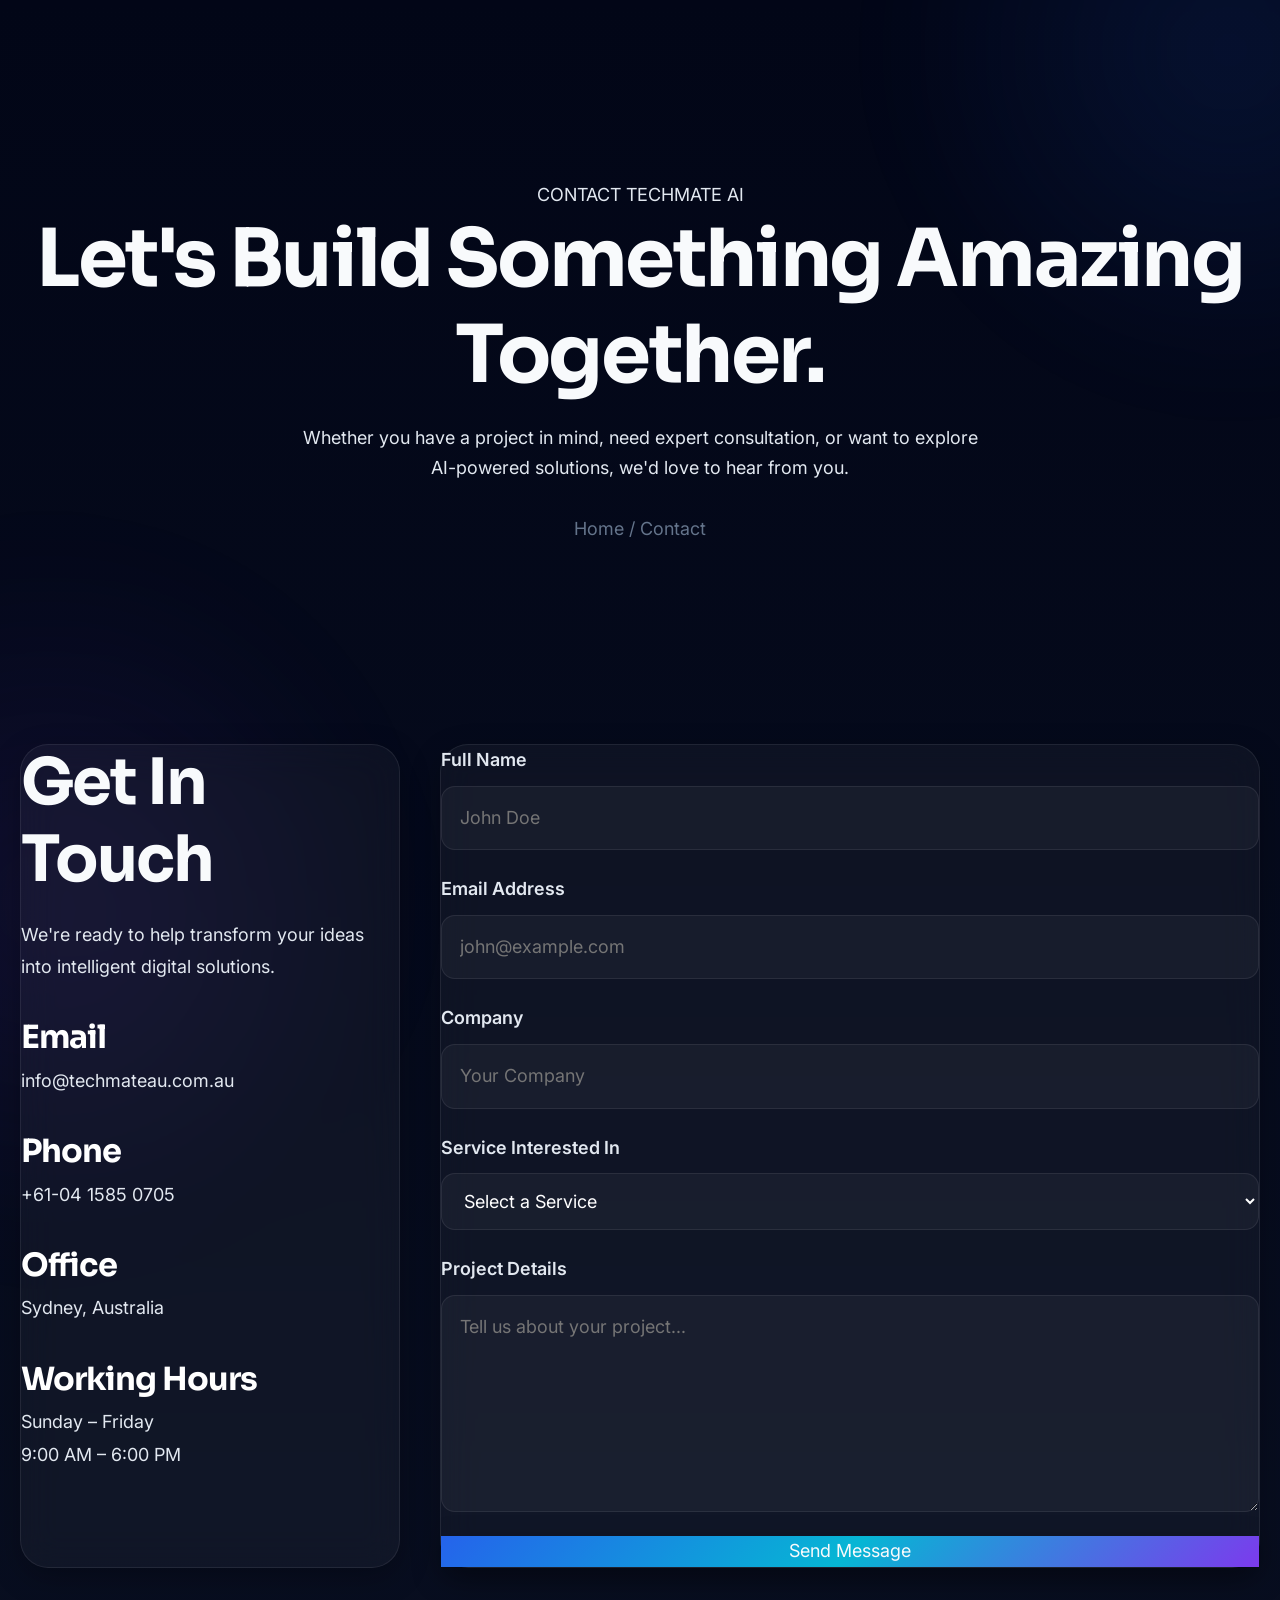
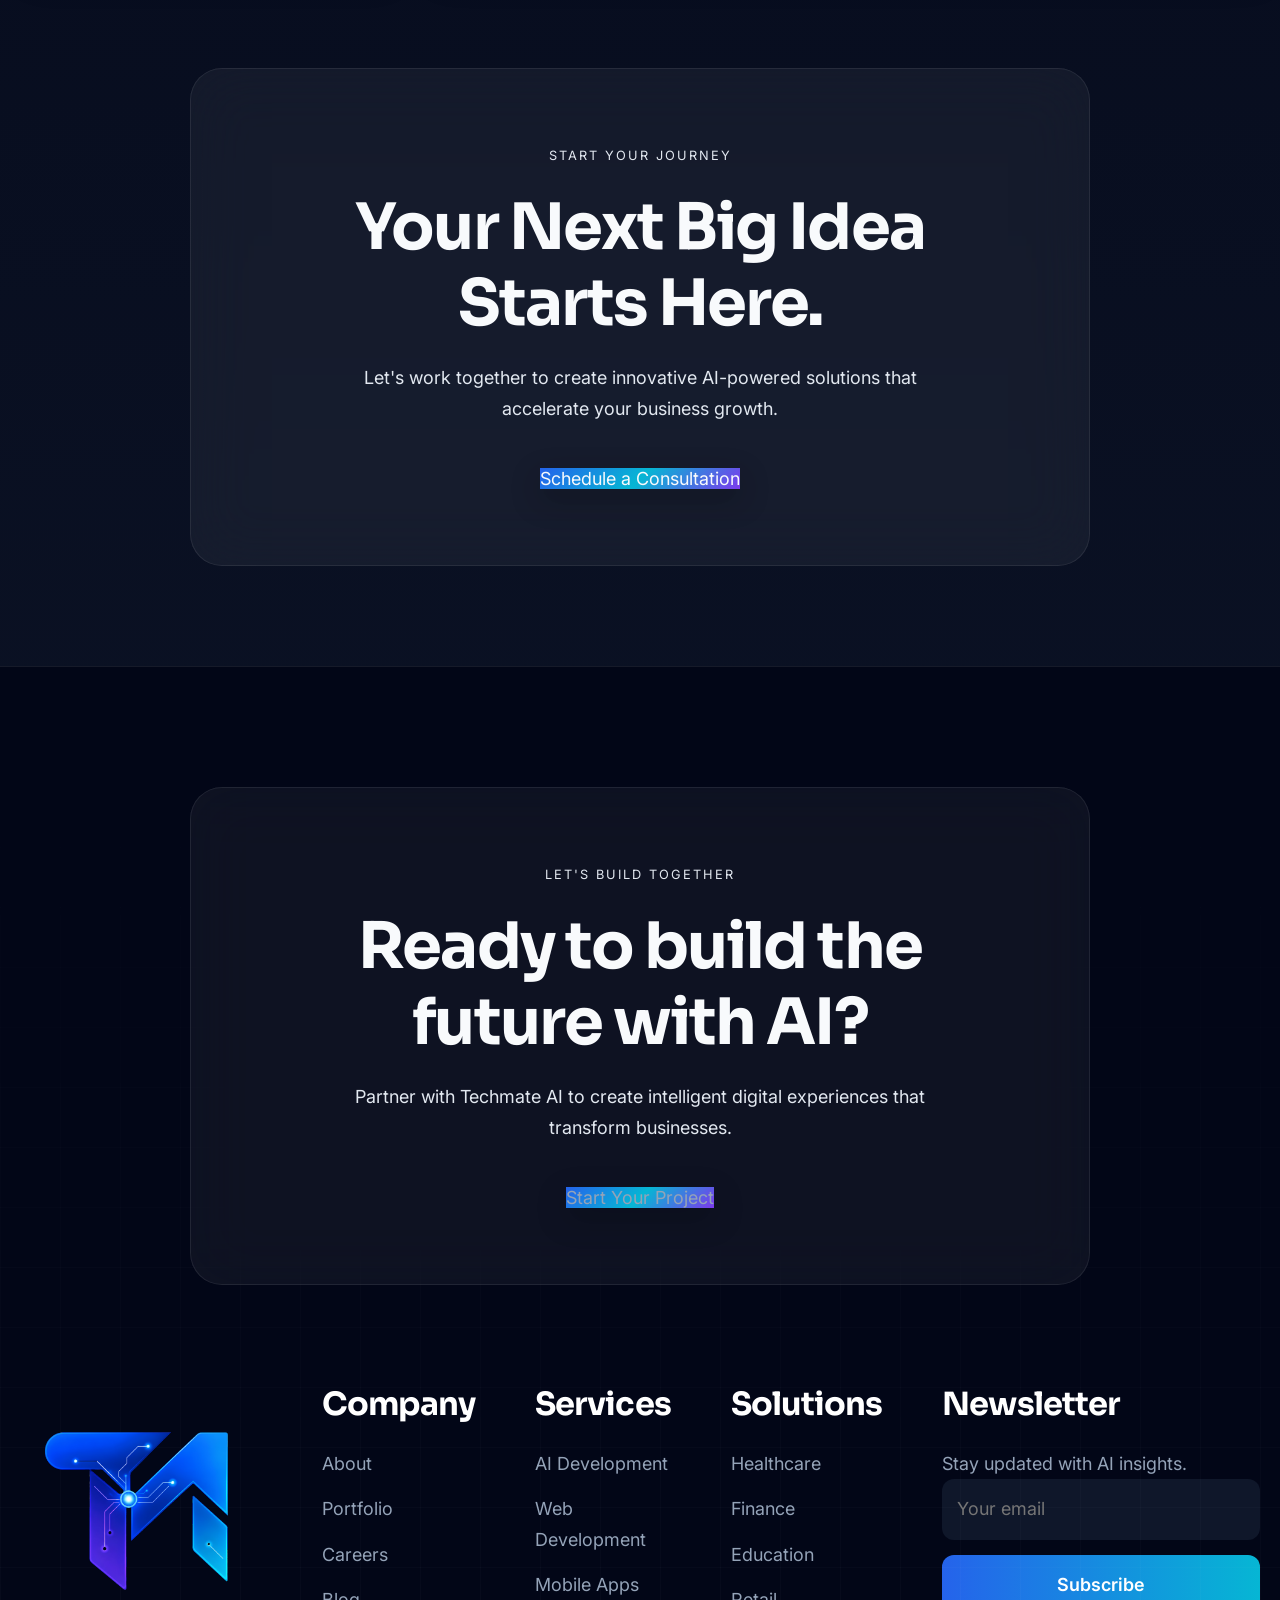
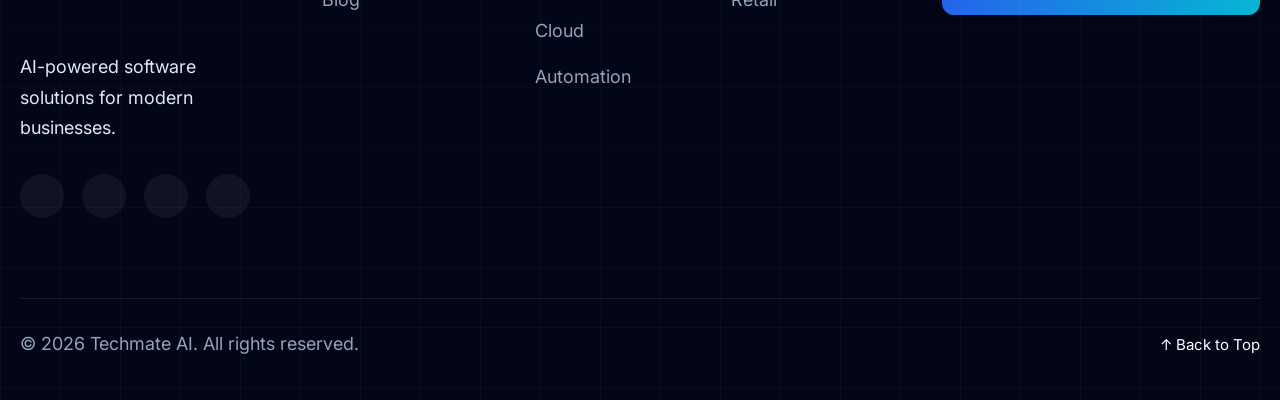
==== commit fe791057: "Add files via upload" ====
--- a/contact.html
+++ b/contact.html
@@ -273,7 +273,7 @@
 
                             <h4>Email</h4>
 
-                            <p>hello@techmateai.com</p>
+                            <p>info@techmateau.com.au</p>
 
                         </div>
 
@@ -281,7 +281,7 @@
 
                             <h4>Phone</h4>
 
-                            <p>+977 98XXXXXXXX</p>
+                            <p>+61-04 1585 0705</p>
 
                         </div>
 
@@ -289,7 +289,7 @@
 
                             <h4>Office</h4>
 
-                            <p>Kathmandu, Nepal</p>
+                            <p>Sydney, Australia</p>
 
                         </div>
 
